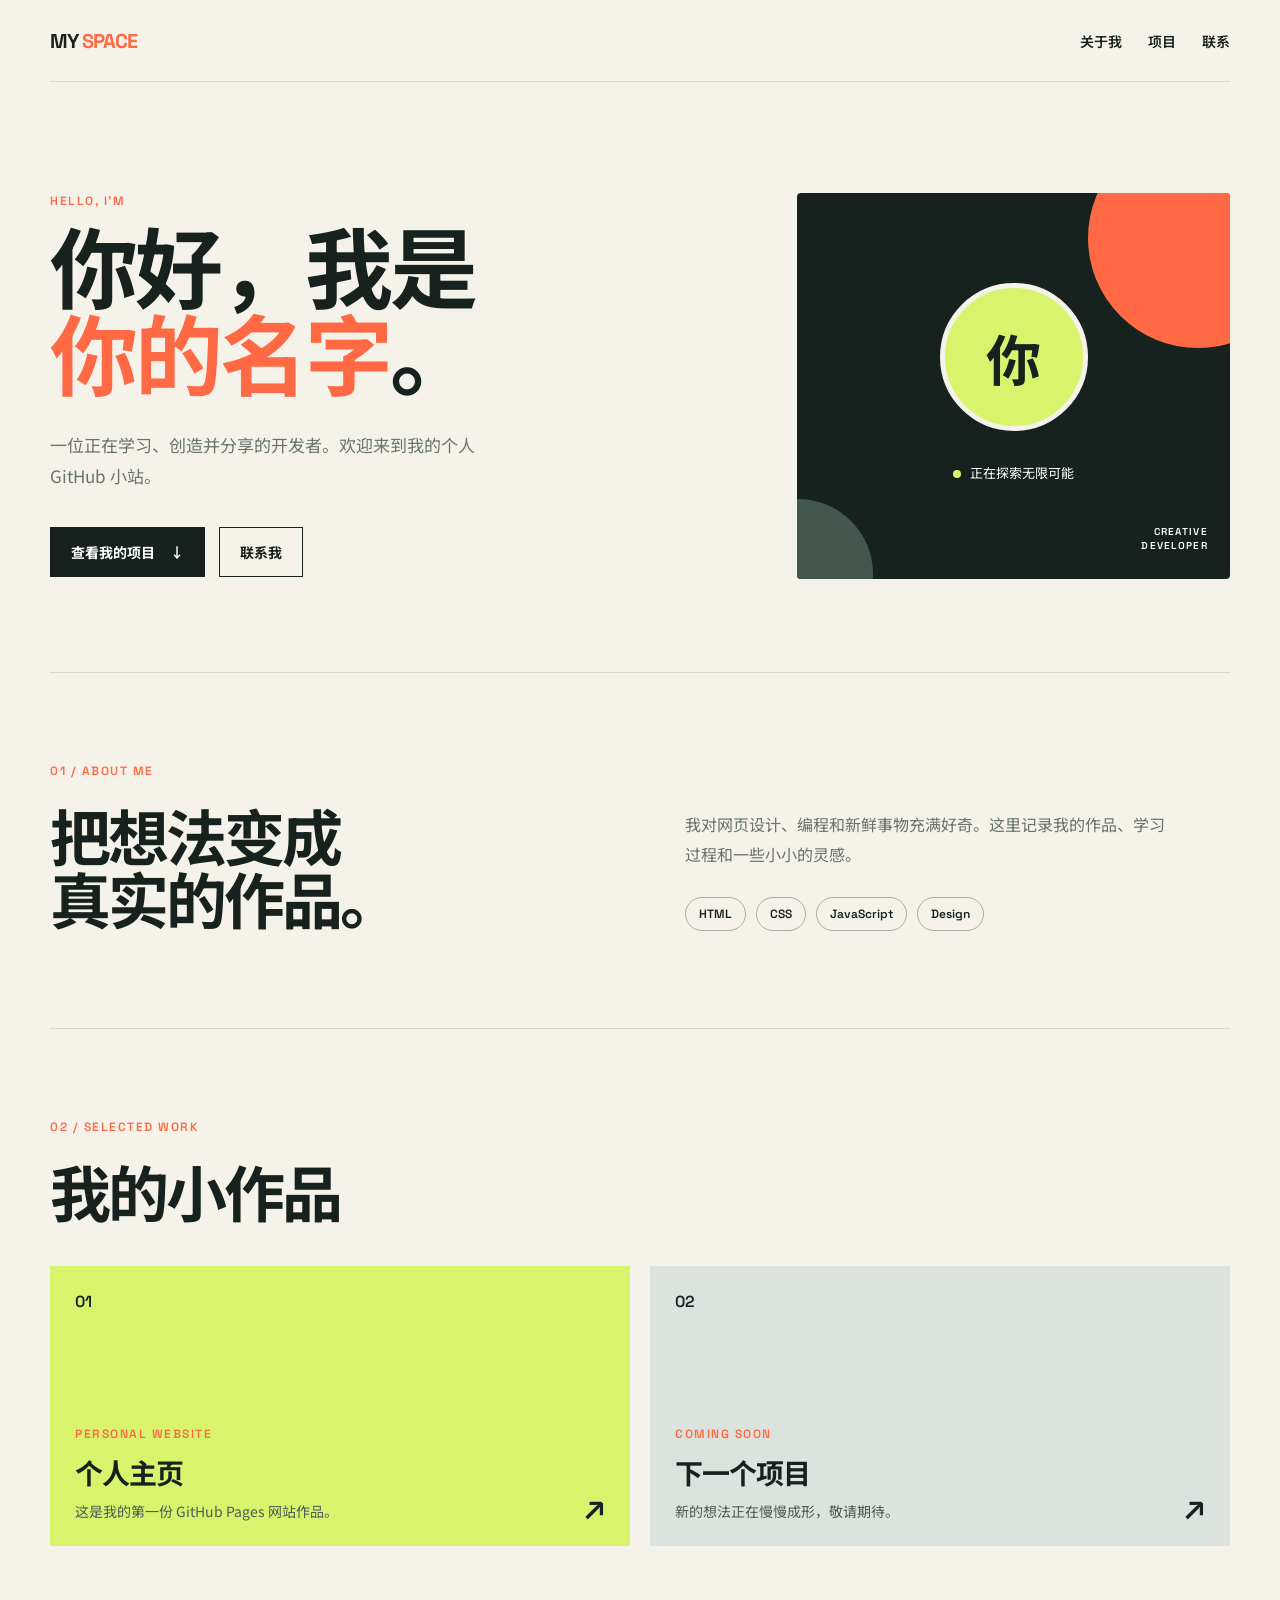
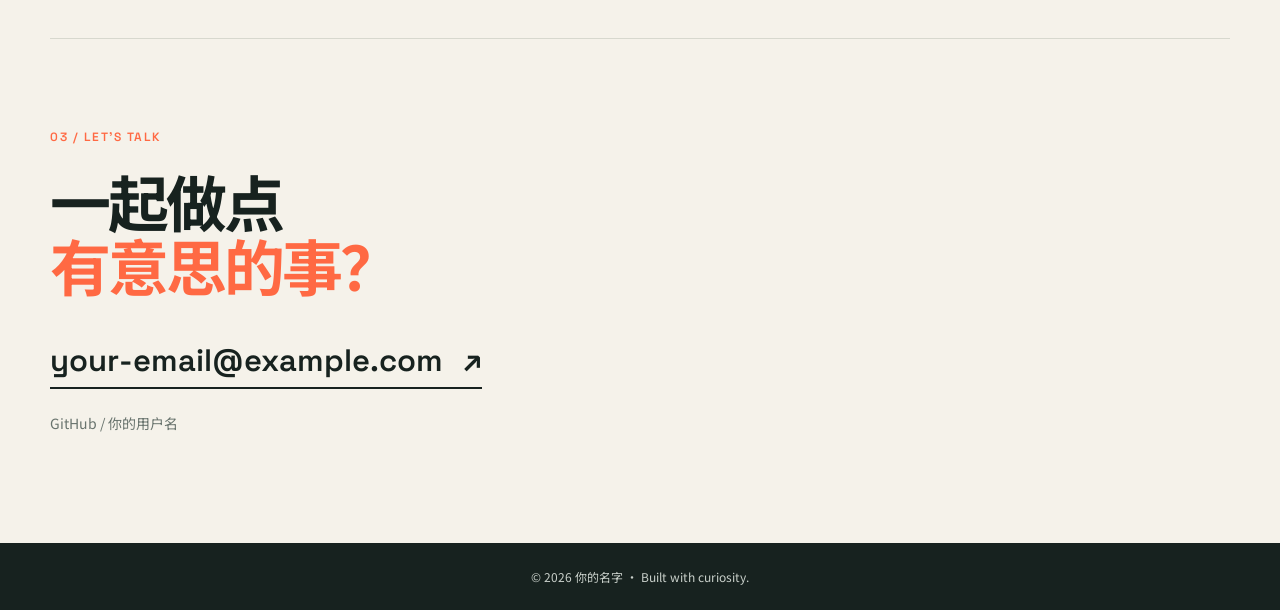
==== index.html @ 2f776110 "Add files via upload" ====
<!doctype html>
<html lang="zh-CN">
  <head>
    <meta charset="UTF-8" />
    <meta name="viewport" content="width=device-width, initial-scale=1.0" />
    <meta name="description" content="个人 GitHub 主页" />
    <title>我的个人主页</title>
    <link rel="preconnect" href="https://fonts.googleapis.com" />
    <link rel="preconnect" href="https://fonts.gstatic.com" crossorigin />
    <link href="https://fonts.googleapis.com/css2?family=Noto+Sans+SC:wght@400;500;600;700&family=Space+Grotesk:wght@500;600;700&display=swap" rel="stylesheet" />
    <link rel="stylesheet" href="style.css" />
  </head>
  <body>
    <header class="site-header">
      <a class="brand" href="#top">MY <span>SPACE</span></a>
      <nav aria-label="主导航">
        <a href="#about">关于我</a>
        <a href="#projects">项目</a>
        <a href="#contact">联系</a>
      </nav>
    </header>

    <main id="top">
      <section class="hero" aria-labelledby="hero-title">
        <div class="hero-copy">
          <p class="eyebrow">HELLO, I'M</p>
          <!-- 将下面的“你的名字”替换成自己的姓名或昵称 -->
          <h1 id="hero-title">你好，我是<br /><em>你的名字</em>。</h1>
          <p class="intro">一位正在学习、创造并分享的开发者。欢迎来到我的个人 GitHub 小站。</p>
          <div class="hero-actions">
            <a class="button primary" href="#projects">查看我的项目 <span>↓</span></a>
            <a class="button ghost" href="#contact">联系我</a>
          </div>
        </div>
        <div class="profile-card" aria-label="个人资料卡片">
          <div class="orb orb-one"></div>
          <div class="orb orb-two"></div>
          <div class="avatar">你</div>
          <p class="status"><span></span> 正在探索无限可能</p>
          <p class="card-label">CREATIVE<br />DEVELOPER</p>
        </div>
      </section>

      <section class="about section" id="about">
        <p class="section-kicker">01 / ABOUT ME</p>
        <div class="about-grid">
          <h2>把想法变成<br />真实的作品。</h2>
          <div>
            <p>我对网页设计、编程和新鲜事物充满好奇。这里记录我的作品、学习过程和一些小小的灵感。</p>
            <div class="tags" aria-label="技能标签">
              <span>HTML</span><span>CSS</span><span>JavaScript</span><span>Design</span>
            </div>
          </div>
        </div>
      </section>

      <section class="projects section" id="projects">
        <p class="section-kicker">02 / SELECTED WORK</p>
        <h2>我的小作品</h2>
        <div class="project-grid">
          <article class="project project-one">
            <p class="project-number">01</p>
            <div>
              <p class="project-type">PERSONAL WEBSITE</p>
              <h3>个人主页</h3>
              <p>这是我的第一份 GitHub Pages 网站作品。</p>
            </div>
            <a href="#" aria-label="查看个人主页项目">↗</a>
          </article>
          <article class="project project-two">
            <p class="project-number">02</p>
            <div>
              <p class="project-type">COMING SOON</p>
              <h3>下一个项目</h3>
              <p>新的想法正在慢慢成形，敬请期待。</p>
            </div>
            <a href="#" aria-label="查看下一个项目">↗</a>
          </article>
        </div>
      </section>

      <section class="contact section" id="contact">
        <p class="section-kicker">03 / LET'S TALK</p>
        <h2>一起做点<br /><em>有意思的事？</em></h2>
        <!-- 将邮箱和 GitHub 链接替换为你的真实信息 -->
        <a class="email" href="mailto:your-email@example.com">your-email@example.com <span>↗</span></a>
        <a class="github" href="https://github.com/" target="_blank" rel="noreferrer">GitHub / 你的用户名</a>
      </section>
    </main>

    <footer>© 2026 你的名字 · Built with curiosity.</footer>
  </body>
</html>
---- style.css ----
:root {
  --ink: #17221f;
  --cream: #f5f2ea;
  --lime: #d9f46c;
  --orange: #ff6943;
  --muted: #68736d;
}

* { box-sizing: border-box; }
html { scroll-behavior: smooth; }
body {
  margin: 0;
  color: var(--ink);
  background: var(--cream);
  font-family: "Noto Sans SC", sans-serif;
}
a { color: inherit; text-decoration: none; }
.site-header {
  width: min(1180px, calc(100% - 48px)); margin: 0 auto; min-height: 82px;
  display: flex; align-items: center; justify-content: space-between;
  border-bottom: 1px solid #d7d8ce;
}
.brand { font: 700 20px/1 "Space Grotesk", sans-serif; letter-spacing: -1px; }
.brand span { color: var(--orange); }
nav { display: flex; gap: 26px; font-size: 14px; font-weight: 600; }
nav a:hover, .github:hover { color: var(--orange); }
.hero, .section { width: min(1180px, calc(100% - 48px)); margin: 0 auto; }
.hero { min-height: 590px; padding: 88px 0 70px; display: grid; grid-template-columns: 1.22fr .78fr; gap: 70px; align-items: center; }
.eyebrow, .section-kicker, .project-type { font: 600 12px/1 "Space Grotesk", sans-serif; letter-spacing: 1.5px; }
.eyebrow { color: var(--orange); margin: 0 0 22px; }
h1, h2, h3, p { margin-top: 0; }
h1, h2 { font-family: "Space Grotesk", "Noto Sans SC", sans-serif; letter-spacing: -3px; }
h1 { font-size: clamp(52px, 7vw, 88px); line-height: .98; margin-bottom: 27px; }
em { color: var(--orange); font-style: normal; }
.intro { max-width: 480px; color: var(--muted); font-size: 17px; line-height: 1.85; }
.hero-actions { display: flex; gap: 14px; margin-top: 35px; }
.button { padding: 14px 20px; border: 1px solid var(--ink); font-size: 14px; font-weight: 700; transition: .2s ease; }
.button.primary { background: var(--ink); color: white; }
.button.primary:hover { background: var(--orange); border-color: var(--orange); }
.button.ghost:hover { background: var(--lime); }
.button span { margin-left: 12px; }
.profile-card { height: 386px; position: relative; overflow: hidden; background: var(--ink); color: white; border-radius: 4px; padding: 28px; }
.avatar { width: 148px; height: 148px; margin: 62px auto 32px; position: relative; z-index: 1; display: grid; place-items: center; border: 5px solid var(--cream); border-radius: 50%; color: var(--ink); background: var(--lime); font-size: 55px; font-weight: 700; }
.orb { position: absolute; border-radius: 50%; }
.orb-one { width: 220px; height: 220px; right: -78px; top: -65px; background: var(--orange); }
.orb-two { width: 150px; height: 150px; left: -74px; bottom: -70px; background: #42574d; }
.status { position: relative; z-index: 1; text-align: center; font-size: 13px; }
.status span { display: inline-block; width: 8px; height: 8px; margin-right: 6px; border-radius: 50%; background: var(--lime); }
.card-label { position: absolute; right: 22px; bottom: 17px; z-index: 1; text-align: right; font: 600 10px/1.35 "Space Grotesk", sans-serif; letter-spacing: 1.3px; }
.section { padding: 92px 0; border-top: 1px solid #d7d8ce; }
.section-kicker { color: var(--orange); margin-bottom: 32px; }
.about-grid { display: grid; grid-template-columns: 1fr 1fr; gap: 90px; }
h2 { font-size: clamp(37px, 5vw, 61px); line-height: 1.04; margin-bottom: 0; }
.about-grid > div p { max-width: 480px; color: var(--muted); font-size: 16px; line-height: 1.9; }
.tags { display: flex; flex-wrap: wrap; gap: 10px; margin-top: 27px; }
.tags span { border: 1px solid #aab0a9; padding: 8px 13px; border-radius: 20px; font: 600 12px "Space Grotesk", sans-serif; }
.projects h2 { margin-bottom: 38px; }
.project-grid { display: grid; grid-template-columns: 1fr 1fr; gap: 20px; }
.project { min-height: 280px; padding: 25px; display: flex; flex-direction: column; justify-content: space-between; position: relative; }
.project-one { background: var(--lime); }
.project-two { background: #dce3df; }
.project-number { font: 600 16px "Space Grotesk", sans-serif; }
.project-type { margin-bottom: 12px; color: var(--orange); }
h3 { font-size: 28px; letter-spacing: -1px; margin-bottom: 9px; }
.project div > p:last-child { margin: 0; color: #4d5b54; font-size: 14px; }
.project > a { position: absolute; right: 24px; bottom: 21px; font: 500 35px/1 "Space Grotesk", sans-serif; }
.contact { padding-bottom: 110px; }
.contact h2 { margin-bottom: 38px; }
.email { display: inline-block; border-bottom: 2px solid var(--ink); font: 600 clamp(19px, 3vw, 31px) "Space Grotesk", sans-serif; padding-bottom: 7px; }
.email:hover { color: var(--orange); border-color: var(--orange); }
.email span { margin-left: 12px; }
.github { display: block; margin-top: 24px; color: var(--muted); font-size: 14px; }
footer { padding: 25px 24px; background: var(--ink); color: #c9d0ca; text-align: center; font-size: 12px; }
@media (max-width: 720px) {
  .site-header { width: min(100% - 32px, 1180px); min-height: 70px; }
  nav { gap: 14px; font-size: 12px; }
  .hero, .section { width: min(100% - 32px, 1180px); }
  .hero { grid-template-columns: 1fr; gap: 36px; padding: 60px 0; }
  .profile-card { height: 320px; }
  .avatar { margin-top: 37px; }
  .about-grid, .project-grid { grid-template-columns: 1fr; gap: 35px; }
  .section { padding: 65px 0; }
  h1 { letter-spacing: -2px; }
}
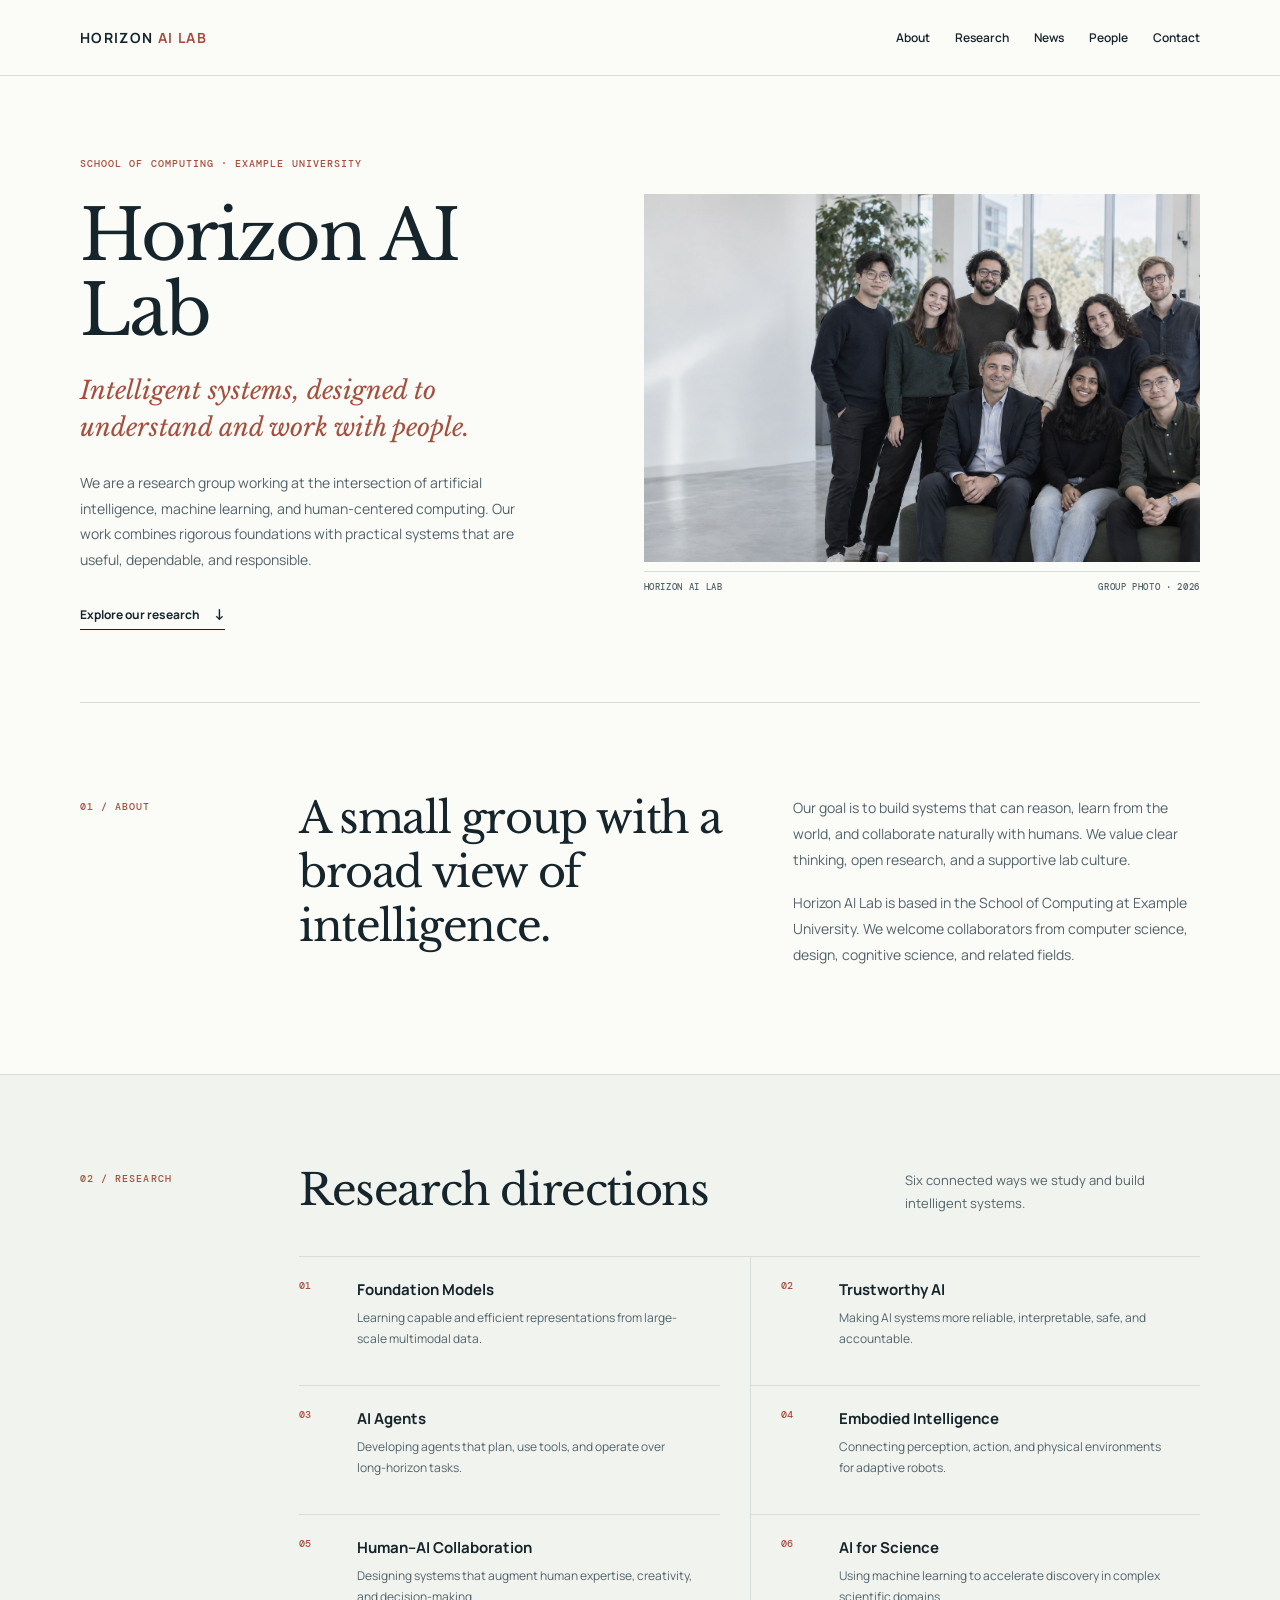
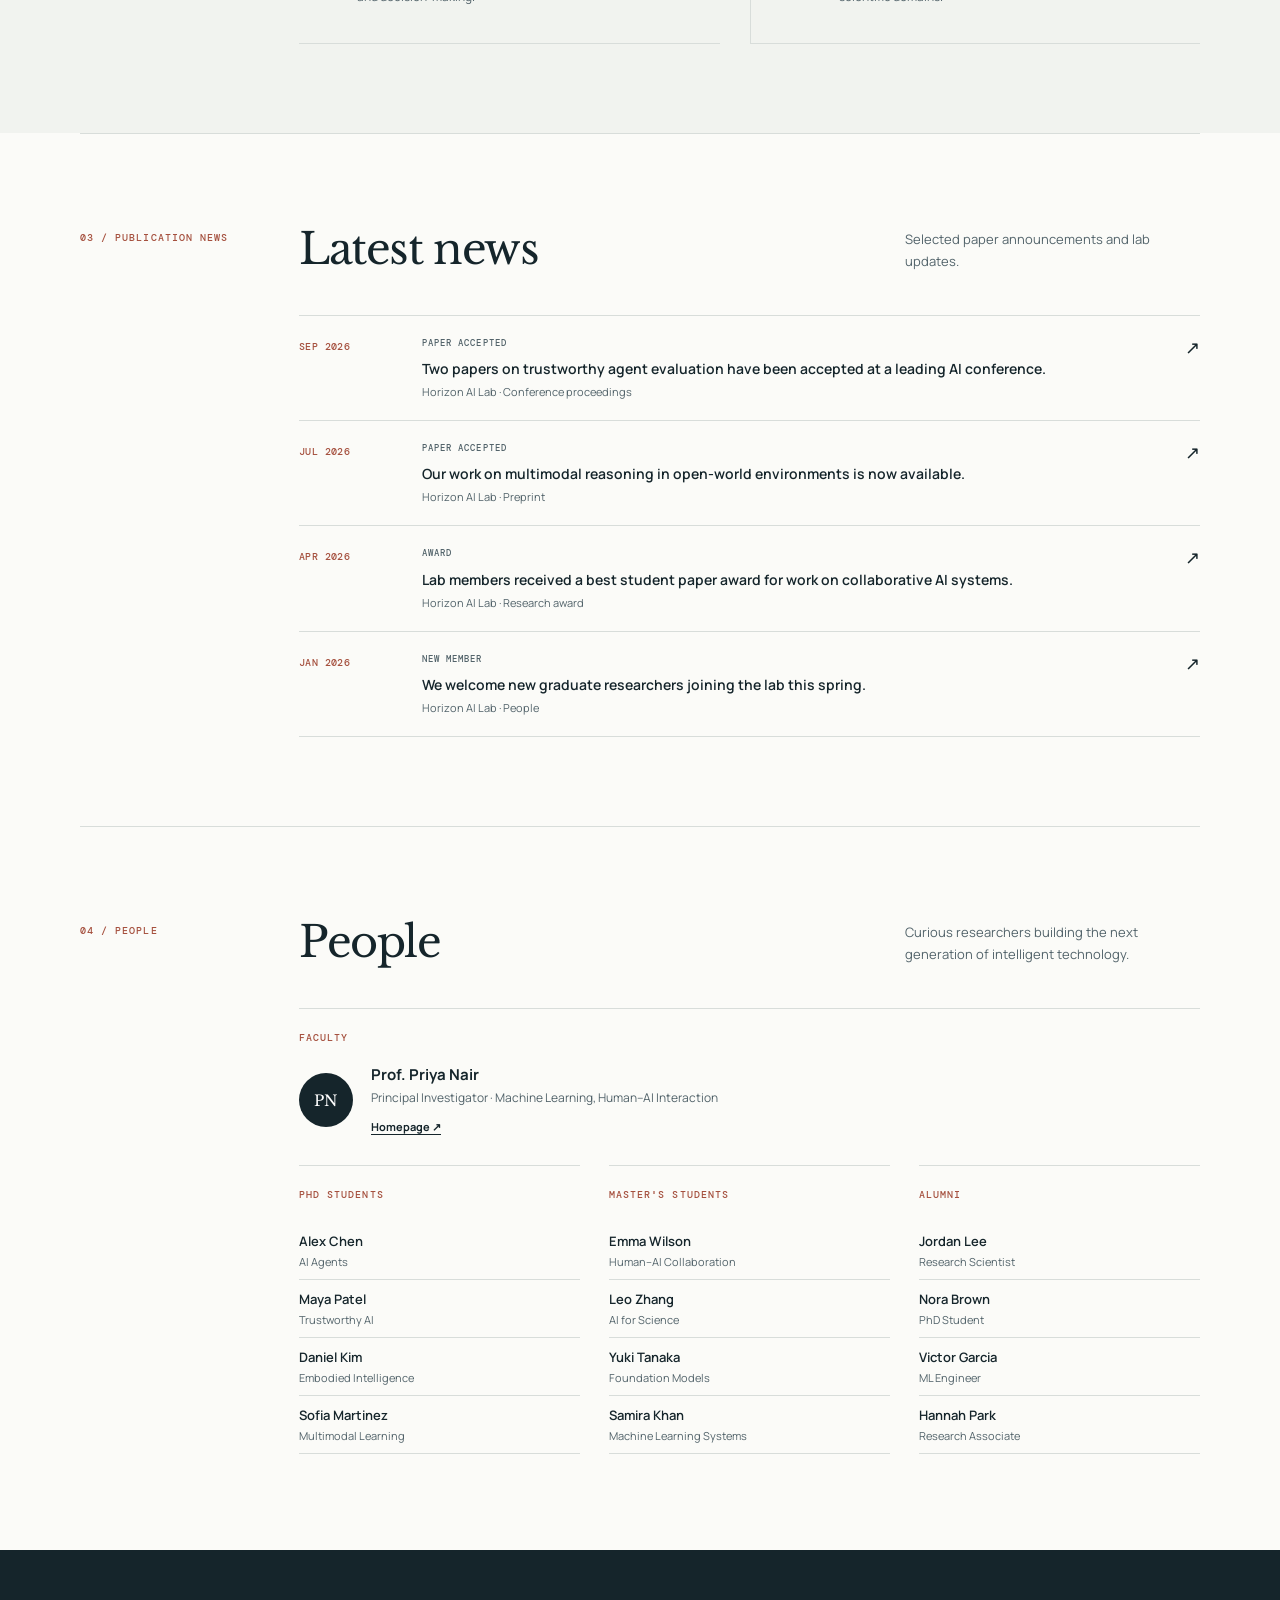
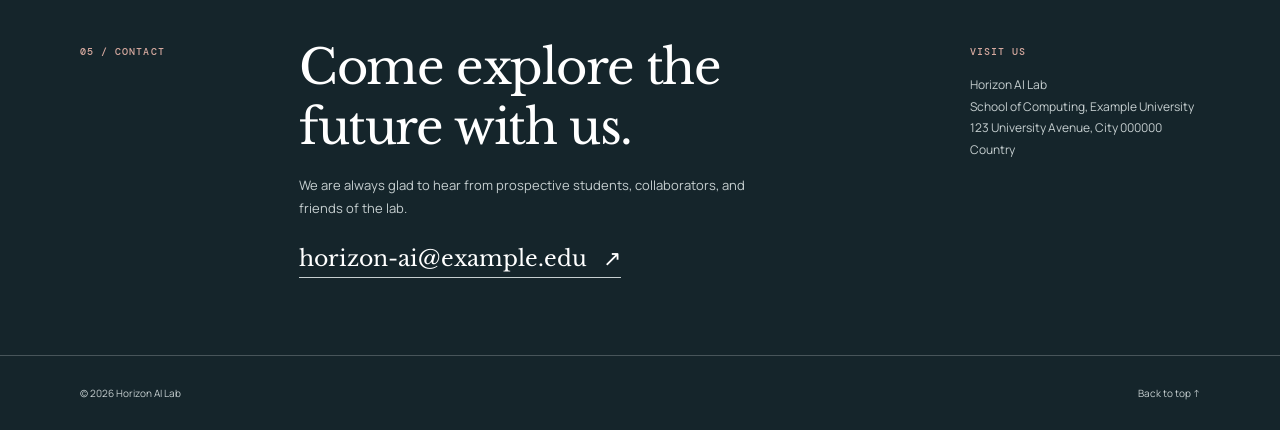
==== commit 4f089f90: "Add files via upload" ====
--- a/index.html
+++ b/index.html
@@ -1,93 +1,117 @@
 <!doctype html>
-<html lang="zh-CN">
+<html lang="en">
   <head>
     <meta charset="UTF-8" />
     <meta name="viewport" content="width=device-width, initial-scale=1.0" />
-    <meta name="description" content="个人 GitHub 主页" />
-    <title>我的个人主页</title>
+    <meta name="description" content="Horizon AI Lab — research in intelligent systems and human-centered computing." />
+    <title>Horizon AI Lab</title>
     <link rel="preconnect" href="https://fonts.googleapis.com" />
     <link rel="preconnect" href="https://fonts.gstatic.com" crossorigin />
-    <link href="https://fonts.googleapis.com/css2?family=Noto+Sans+SC:wght@400;500;600;700&family=Space+Grotesk:wght@500;600;700&display=swap" rel="stylesheet" />
+    <link href="https://fonts.googleapis.com/css2?family=DM+Mono:wght@400;500&family=Libre+Baskerville:ital,wght@0,400;0,700;1,400&family=Manrope:wght@400;500;600;700&display=swap" rel="stylesheet" />
     <link rel="stylesheet" href="style.css" />
   </head>
   <body>
+    <a class="skip-link" href="#main">Skip to content</a>
     <header class="site-header">
-      <a class="brand" href="#top">MY <span>SPACE</span></a>
-      <nav aria-label="主导航">
-        <a href="#about">关于我</a>
-        <a href="#projects">项目</a>
-        <a href="#contact">联系</a>
-      </nav>
+      <div class="header-inner">
+        <a class="brand" href="#home" aria-label="Horizon AI Lab home">HORIZON <span>AI LAB</span></a>
+        <button class="menu-button" type="button" aria-expanded="false" aria-controls="primary-nav">Menu <span aria-hidden="true">+</span></button>
+        <nav id="primary-nav" class="nav" aria-label="Primary navigation">
+          <a href="#about">About</a><a href="#research">Research</a><a href="#news">News</a><a href="#people">People</a><a href="#contact">Contact</a>
+        </nav>
+      </div>
     </header>
 
-    <main id="top">
-      <section class="hero" aria-labelledby="hero-title">
-        <div class="hero-copy">
-          <p class="eyebrow">HELLO, I'M</p>
-          <!-- 将下面的“你的名字”替换成自己的姓名或昵称 -->
-          <h1 id="hero-title">你好，我是<br /><em>你的名字</em>。</h1>
-          <p class="intro">一位正在学习、创造并分享的开发者。欢迎来到我的个人 GitHub 小站。</p>
-          <div class="hero-actions">
-            <a class="button primary" href="#projects">查看我的项目 <span>↓</span></a>
-            <a class="button ghost" href="#contact">联系我</a>
-          </div>
+    <main id="main">
+      <!-- 01. About + group photo -->
+      <section class="intro" id="home">
+        <div class="intro-text">
+          <p class="kicker">SCHOOL OF COMPUTING · EXAMPLE UNIVERSITY</p>
+          <h1>Horizon AI Lab</h1>
+          <p class="tagline">Intelligent systems, designed to understand and work with people.</p>
+          <p class="intro-copy">We are a research group working at the intersection of artificial intelligence, machine learning, and human-centered computing. Our work combines rigorous foundations with practical systems that are useful, dependable, and responsible.</p>
+          <a class="arrow-link" href="#research">Explore our research <span>↓</span></a>
         </div>
-        <div class="profile-card" aria-label="个人资料卡片">
-          <div class="orb orb-one"></div>
-          <div class="orb orb-two"></div>
-          <div class="avatar">你</div>
-          <p class="status"><span></span> 正在探索无限可能</p>
-          <p class="card-label">CREATIVE<br />DEVELOPER</p>
+        <figure class="group-photo">
+          <img src="lab-group-photo.png" alt="Members of the Horizon AI Lab standing together in a research space" />
+          <figcaption><span>HORIZON AI LAB</span><span>GROUP PHOTO · 2026</span></figcaption>
+        </figure>
+      </section>
+
+      <section class="about section" id="about">
+        <p class="section-label">01 / ABOUT</p>
+        <div class="section-content about-content">
+          <h2>A small group with a broad view of intelligence.</h2>
+          <div><p>Our goal is to build systems that can reason, learn from the world, and collaborate naturally with humans. We value clear thinking, open research, and a supportive lab culture.</p><p>Horizon AI Lab is based in the School of Computing at Example University. We welcome collaborators from computer science, design, cognitive science, and related fields.</p></div>
         </div>
       </section>
 
-      <section class="about section" id="about">
-        <p class="section-kicker">01 / ABOUT ME</p>
-        <div class="about-grid">
-          <h2>把想法变成<br />真实的作品。</h2>
-          <div>
-            <p>我对网页设计、编程和新鲜事物充满好奇。这里记录我的作品、学习过程和一些小小的灵感。</p>
-            <div class="tags" aria-label="技能标签">
-              <span>HTML</span><span>CSS</span><span>JavaScript</span><span>Design</span>
-            </div>
+      <!-- 02. Six research directions -->
+      <section class="research section" id="research">
+        <p class="section-label">02 / RESEARCH</p>
+        <div class="section-content">
+          <div class="section-heading"><h2>Research directions</h2><p>Six connected ways we study and build intelligent systems.</p></div>
+          <div class="research-list">
+            <article><span>01</span><div><h3>Foundation Models</h3><p>Learning capable and efficient representations from large-scale multimodal data.</p></div></article>
+            <article><span>02</span><div><h3>Trustworthy AI</h3><p>Making AI systems more reliable, interpretable, safe, and accountable.</p></div></article>
+            <article><span>03</span><div><h3>AI Agents</h3><p>Developing agents that plan, use tools, and operate over long-horizon tasks.</p></div></article>
+            <article><span>04</span><div><h3>Embodied Intelligence</h3><p>Connecting perception, action, and physical environments for adaptive robots.</p></div></article>
+            <article><span>05</span><div><h3>Human–AI Collaboration</h3><p>Designing systems that augment human expertise, creativity, and decision-making.</p></div></article>
+            <article><span>06</span><div><h3>AI for Science</h3><p>Using machine learning to accelerate discovery in complex scientific domains.</p></div></article>
           </div>
         </div>
       </section>
 
-      <section class="projects section" id="projects">
-        <p class="section-kicker">02 / SELECTED WORK</p>
-        <h2>我的小作品</h2>
-        <div class="project-grid">
-          <article class="project project-one">
-            <p class="project-number">01</p>
-            <div>
-              <p class="project-type">PERSONAL WEBSITE</p>
-              <h3>个人主页</h3>
-              <p>这是我的第一份 GitHub Pages 网站作品。</p>
-            </div>
-            <a href="#" aria-label="查看个人主页项目">↗</a>
-          </article>
-          <article class="project project-two">
-            <p class="project-number">02</p>
-            <div>
-              <p class="project-type">COMING SOON</p>
-              <h3>下一个项目</h3>
-              <p>新的想法正在慢慢成形，敬请期待。</p>
-            </div>
-            <a href="#" aria-label="查看下一个项目">↗</a>
-          </article>
+      <!-- 03. Paper publication news -->
+      <section class="news section" id="news">
+        <p class="section-label">03 / PUBLICATION NEWS</p>
+        <div class="section-content">
+          <div class="section-heading"><h2>Latest news</h2><p>Selected paper announcements and lab updates.</p></div>
+          <div class="news-list">
+            <article><time datetime="2026-09">SEP 2026</time><div><p class="news-type">PAPER ACCEPTED</p><h3>Two papers on trustworthy agent evaluation have been accepted at a leading AI conference.</h3><p class="news-meta">Horizon AI Lab · Conference proceedings</p></div><a href="#" aria-label="Read publication">↗</a></article>
+            <article><time datetime="2026-07">JUL 2026</time><div><p class="news-type">PAPER ACCEPTED</p><h3>Our work on multimodal reasoning in open-world environments is now available.</h3><p class="news-meta">Horizon AI Lab · Preprint</p></div><a href="#" aria-label="Read publication">↗</a></article>
+            <article><time datetime="2026-04">APR 2026</time><div><p class="news-type">AWARD</p><h3>Lab members received a best student paper award for work on collaborative AI systems.</h3><p class="news-meta">Horizon AI Lab · Research award</p></div><a href="#" aria-label="Read publication">↗</a></article>
+            <article><time datetime="2026-01">JAN 2026</time><div><p class="news-type">NEW MEMBER</p><h3>We welcome new graduate researchers joining the lab this spring.</h3><p class="news-meta">Horizon AI Lab · People</p></div><a href="#people" aria-label="Meet our members">↗</a></article>
+          </div>
         </div>
       </section>
 
-      <section class="contact section" id="contact">
-        <p class="section-kicker">03 / LET'S TALK</p>
-        <h2>一起做点<br /><em>有意思的事？</em></h2>
-        <!-- 将邮箱和 GitHub 链接替换为你的真实信息 -->
-        <a class="email" href="mailto:your-email@example.com">your-email@example.com <span>↗</span></a>
-        <a class="github" href="https://github.com/" target="_blank" rel="noreferrer">GitHub / 你的用户名</a>
+      <!-- 04. Members -->
+      <section class="people section" id="people">
+        <p class="section-label">04 / PEOPLE</p>
+        <div class="section-content">
+          <div class="section-heading"><h2>People</h2><p>Curious researchers building the next generation of intelligent technology.</p></div>
+          <div class="people-block"><p class="people-title">FACULTY</p><article class="pi"><div class="initials">PN</div><div><h3>Prof. Priya Nair</h3><p>Principal Investigator · Machine Learning, Human–AI Interaction</p><a href="#">Homepage ↗</a></div></article></div>
+          <div class="people-grid">
+            <div><p class="people-title">PHD STUDENTS</p><ul><li><b>Alex Chen</b><span>AI Agents</span></li><li><b>Maya Patel</b><span>Trustworthy AI</span></li><li><b>Daniel Kim</b><span>Embodied Intelligence</span></li><li><b>Sofia Martinez</b><span>Multimodal Learning</span></li></ul></div>
+            <div><p class="people-title">MASTER'S STUDENTS</p><ul><li><b>Emma Wilson</b><span>Human–AI Collaboration</span></li><li><b>Leo Zhang</b><span>AI for Science</span></li><li><b>Yuki Tanaka</b><span>Foundation Models</span></li><li><b>Samira Khan</b><span>Machine Learning Systems</span></li></ul></div>
+            <div><p class="people-title">ALUMNI</p><ul><li><b>Jordan Lee</b><span>Research Scientist</span></li><li><b>Nora Brown</b><span>PhD Student</span></li><li><b>Victor Garcia</b><span>ML Engineer</span></li><li><b>Hannah Park</b><span>Research Associate</span></li></ul></div>
+          </div>
+        </div>
+      </section>
+
+      <!-- 05. Welcome, address, and email -->
+      <section class="contact" id="contact">
+        <div class="contact-inner">
+          <p class="section-label">05 / CONTACT</p>
+          <div class="contact-copy"><h2>Come explore the future with us.</h2><p>We are always glad to hear from prospective students, collaborators, and friends of the lab.</p><a class="email" href="mailto:horizon-ai@example.edu">horizon-ai@example.edu <span>↗</span></a></div>
+          <address><p class="address-label">VISIT US</p><p>Horizon AI Lab<br />School of Computing, Example University<br />123 University Avenue, City 000000<br />Country</p></address>
+        </div>
       </section>
     </main>
 
-    <footer>© 2026 你的名字 · Built with curiosity.</footer>
+    <footer><div class="footer-inner"><p>© 2026 Horizon AI Lab</p><a href="#home">Back to top ↑</a></div></footer>
+    <script>
+      const menuButton = document.querySelector('.menu-button');
+      const navigation = document.querySelector('.nav');
+      menuButton.addEventListener('click', () => {
+        const isOpen = navigation.classList.toggle('is-open');
+        menuButton.setAttribute('aria-expanded', String(isOpen));
+        menuButton.innerHTML = isOpen ? 'Close <span aria-hidden="true">×</span>' : 'Menu <span aria-hidden="true">+</span>';
+      });
+      navigation.querySelectorAll('a').forEach((link) => link.addEventListener('click', () => {
+        navigation.classList.remove('is-open'); menuButton.setAttribute('aria-expanded', 'false'); menuButton.innerHTML = 'Menu <span aria-hidden="true">+</span>';
+      }));
+    </script>
   </body>
 </html>
--- a/style.css
+++ b/style.css
@@ -1,84 +1,106 @@
 :root {
-  --ink: #17221f;
-  --cream: #f5f2ea;
-  --lime: #d9f46c;
-  --orange: #ff6943;
-  --muted: #68736d;
+  --ink: #15252b;
+  --slate: #52636a;
+  --paper: #fbfbf8;
+  --wash: #f1f3ef;
+  --line: #d8ddda;
+  --accent: #a5503e;
+  --serif: "Libre Baskerville", Georgia, serif;
+  --sans: "Manrope", Arial, sans-serif;
+  --mono: "DM Mono", monospace;
 }
-
 * { box-sizing: border-box; }
 html { scroll-behavior: smooth; }
-body {
-  margin: 0;
-  color: var(--ink);
-  background: var(--cream);
-  font-family: "Noto Sans SC", sans-serif;
+body { margin: 0; background: var(--paper); color: var(--ink); font-family: var(--sans); -webkit-font-smoothing: antialiased; }
+a { color: inherit; text-decoration: none; }
+p, h1, h2, h3 { margin-top: 0; }
+.skip-link { position: fixed; left: -1000px; top: 8px; z-index: 20; padding: 10px 14px; background: var(--ink); color: #fff; font-size: 13px; }
+.skip-link:focus { left: 8px; }
+.site-header { height: 76px; border-bottom: 1px solid var(--line); background: rgba(251, 251, 248, .96); position: sticky; top: 0; z-index: 10; backdrop-filter: blur(8px); }
+.header-inner, .intro, .section, .contact-inner, .footer-inner { width: min(1120px, calc(100% - 48px)); margin: 0 auto; }
+.header-inner { height: 100%; display: flex; justify-content: space-between; align-items: center; }
+.brand { font: 700 14px/1 var(--sans); letter-spacing: 1.35px; }
+.brand span { color: var(--accent); }
+.nav { display: flex; gap: 25px; font-size: 12px; font-weight: 600; }
+.nav a { position: relative; padding: 5px 0; }
+.nav a::after { content: ""; position: absolute; width: 0; height: 1px; left: 0; bottom: 0; background: var(--accent); transition: width .18s ease; }
+.nav a:hover::after { width: 100%; }
+.menu-button { display: none; border: 0; padding: 7px 0; background: transparent; color: var(--ink); font: 600 12px var(--sans); }
+.menu-button span { margin-left: 4px; font-size: 17px; vertical-align: -1px; }
+.intro { min-height: 576px; display: grid; grid-template-columns: .94fr 1.06fr; gap: 70px; padding: 81px 0 72px; align-items: center; }
+.kicker, .section-label, .news-type, .people-title, .address-label { font: 500 10px/1.35 var(--mono); letter-spacing: 1.05px; }
+.kicker { margin-bottom: 27px; color: var(--accent); }
+h1 { font: 400 clamp(43px, 5.5vw, 70px)/1.08 var(--serif); letter-spacing: -2px; margin-bottom: 23px; }
+.tagline { max-width: 430px; font: italic 400 clamp(19px, 2vw, 25px)/1.5 var(--serif); color: var(--accent); margin-bottom: 23px; }
+.intro-copy { max-width: 460px; color: var(--slate); font-size: 14px; line-height: 1.85; margin-bottom: 29px; }
+.arrow-link { display: inline-block; border-bottom: 1px solid var(--ink); padding-bottom: 5px; font-size: 12px; font-weight: 700; }
+.arrow-link:hover { color: var(--accent); border-color: var(--accent); }
+.arrow-link span { margin-left: 12px; font-size: 15px; }
+.group-photo { margin: 0; }
+.group-photo img { width: 100%; height: 368px; object-fit: cover; object-position: 62% center; display: block; filter: saturate(.72) contrast(.97); }
+.group-photo figcaption { display: flex; justify-content: space-between; border-top: 1px solid var(--line); padding-top: 9px; margin-top: 9px; color: var(--slate); font: 500 9px var(--mono); letter-spacing: .65px; }
+.section { display: grid; grid-template-columns: 184px 1fr; gap: 35px; padding: 89px 0; border-top: 1px solid var(--line); }
+.section-label { color: var(--accent); padding-top: 8px; margin: 0; }
+.section-heading { display: flex; justify-content: space-between; align-items: flex-start; gap: 30px; margin-bottom: 38px; }
+h2 { font: 400 clamp(29px, 3.4vw, 43px)/1.25 var(--serif); letter-spacing: -1.4px; margin-bottom: 0; }
+.section-heading > p { max-width: 295px; margin: 5px 0 0; color: var(--slate); font-size: 13px; line-height: 1.7; }
+.about-content { display: grid; grid-template-columns: 1fr .95fr; gap: 65px; }
+.about-content > div { padding-top: 3px; }
+.about-content p { color: var(--slate); font-size: 14px; line-height: 1.86; margin-bottom: 17px; }
+.research { background: var(--wash); width: 100%; padding-left: max(calc((100% - 1120px) / 2), 24px); padding-right: max(calc((100% - 1120px) / 2), 24px); }
+.research.section { width: auto; grid-template-columns: 184px 1fr; }
+.research-list { border-top: 1px solid var(--line); display: grid; grid-template-columns: 1fr 1fr; }
+.research-list article { display: grid; grid-template-columns: 45px 1fr; gap: 13px; min-height: 129px; padding: 22px 24px 20px 0; border-bottom: 1px solid var(--line); }
+.research-list article:nth-child(odd) { margin-right: 30px; }
+.research-list article:nth-child(even) { padding-left: 30px; border-left: 1px solid var(--line); }
+.research-list > article > span { color: var(--accent); font: 500 10px var(--mono); }
+.research-list h3 { font: 700 15px/1.4 var(--sans); margin-bottom: 8px; }
+.research-list p { color: var(--slate); font-size: 12px; line-height: 1.7; margin: 0; }
+.news-list { border-top: 1px solid var(--line); }
+.news-list article { display: grid; grid-template-columns: 99px 1fr 24px; gap: 24px; align-items: start; padding: 21px 0; border-bottom: 1px solid var(--line); }
+.news-list time { padding-top: 3px; color: var(--accent); font: 500 10px var(--mono); letter-spacing: .4px; }
+.news-type { margin-bottom: 8px; color: var(--slate); font-size: 9px; }
+.news-list h3 { font: 600 14px/1.65 var(--sans); margin-bottom: 4px; }
+.news-meta { margin: 0; color: var(--slate); font-size: 11px; }
+.news-list a { padding-top: 1px; font-size: 18px; line-height: 1; text-align: right; }
+.news-list a:hover { color: var(--accent); }
+.people { padding-bottom: 96px; }
+.people-block { border-top: 1px solid var(--line); padding: 22px 0 29px; }
+.people-title { margin-bottom: 20px; color: var(--accent); }
+.pi { display: flex; align-items: center; gap: 18px; }
+.initials { width: 54px; height: 54px; display: grid; place-items: center; background: var(--ink); color: #fff; border-radius: 50%; font: 400 15px var(--serif); }
+.pi h3 { margin-bottom: 4px; font: 700 15px var(--sans); }
+.pi p { margin: 0 0 8px; color: var(--slate); font-size: 12px; }
+.pi a { border-bottom: 1px solid var(--ink); font-size: 11px; font-weight: 700; }
+.people-grid { display: grid; grid-template-columns: repeat(3, 1fr); gap: 29px; }
+.people-grid > div { border-top: 1px solid var(--line); padding-top: 22px; }
+.people-grid ul { list-style: none; padding: 0; margin: 0; }
+.people-grid li { display: flex; flex-direction: column; gap: 4px; padding: 10px 0; border-bottom: 1px solid var(--line); }
+.people-grid b { font-size: 13px; font-weight: 600; }
+.people-grid li span { color: var(--slate); font-size: 11px; }
+.contact { background: var(--ink); color: #f8f8f4; }
+.contact-inner { display: grid; grid-template-columns: 184px minmax(0, 1fr) 230px; gap: 35px; padding: 87px 0 83px; }
+.contact .section-label { color: #d6a99f; }
+.contact h2 { max-width: 530px; color: #fff; font-size: clamp(31px, 4vw, 48px); margin-bottom: 17px; }
+.contact-copy > p { max-width: 470px; color: #c6cfd0; font-size: 13px; line-height: 1.8; margin-bottom: 25px; }
+.email { color: #fff; border-bottom: 1px solid #c6cfd0; padding-bottom: 5px; font: 400 clamp(16px, 2vw, 22px) var(--serif); }
+.email:hover { color: #e9b8aa; border-color: #e9b8aa; }.email span { margin-left: 10px; }
+address { padding-top: 8px; color: #c6cfd0; font-style: normal; font-size: 12px; line-height: 1.8; }
+.address-label { color: #d6a99f; margin-bottom: 16px; } address p:last-child { margin-bottom: 0; }
+footer { background: var(--ink); border-top: 1px solid rgba(255, 255, 255, .22); color: #c6cfd0; }
+.footer-inner { min-height: 74px; display: flex; align-items: center; justify-content: space-between; font-size: 10px; }.footer-inner p { margin: 0; }.footer-inner a:hover { color: #fff; }
+@media (max-width: 780px) {
+  .header-inner, .intro, .section, .contact-inner, .footer-inner { width: min(100% - 36px, 1120px); }
+  .site-header { height: 66px; }.menu-button { display: block; }.nav { display: none; position: absolute; top: 65px; left: 0; right: 0; padding: 18px; border-bottom: 1px solid var(--line); background: var(--paper); flex-direction: column; gap: 16px; }.nav.is-open { display: flex; }
+  .intro { grid-template-columns: 1fr; gap: 44px; padding: 58px 0 61px; }.intro-text { max-width: 600px; }.group-photo img { height: min(57vw, 390px); object-position: center; }
+  .section, .research.section { grid-template-columns: 1fr; gap: 25px; padding-top: 64px; padding-bottom: 64px; }.section-label { padding-top: 0; }.about-content { grid-template-columns: 1fr; gap: 27px; }.section-heading { display: block; margin-bottom: 30px; }.section-heading > p { margin-top: 13px; }
+  .research { padding-left: 18px; padding-right: 18px; }.research-list article:nth-child(odd) { margin-right: 18px; }.research-list article:nth-child(even) { padding-left: 18px; }
+  .contact-inner { grid-template-columns: 1fr; gap: 26px; padding: 62px 0; } address { padding-top: 5px; }
 }
-a { color: inherit; text-decoration: none; }
-.site-header {
-  width: min(1180px, calc(100% - 48px)); margin: 0 auto; min-height: 82px;
-  display: flex; align-items: center; justify-content: space-between;
-  border-bottom: 1px solid #d7d8ce;
+@media (max-width: 520px) {
+  .header-inner, .intro, .section, .contact-inner, .footer-inner { width: min(100% - 30px, 1120px); }
+  h1 { letter-spacing: -1.4px; }.tagline { font-size: 19px; }.intro-copy { font-size: 13px; }.group-photo img { height: 255px; }.group-photo figcaption { font-size: 8px; }
+  .research-list { grid-template-columns: 1fr; }.research-list article:nth-child(odd) { margin-right: 0; }.research-list article:nth-child(even) { padding-left: 0; border-left: 0; }.research-list article { min-height: 105px; padding: 18px 0; }
+  .news-list article { grid-template-columns: 1fr 22px; gap: 6px 14px; }.news-list time { grid-column: 1; }.news-list article > div { grid-column: 1; }.news-list a { grid-column: 2; grid-row: 1 / span 2; }.news-list h3 { font-size: 13px; }
+  .people-grid { grid-template-columns: 1fr; gap: 22px; }.contact h2 { letter-spacing: -1px; }.footer-inner { min-height: 86px; flex-direction: column; align-items: flex-start; justify-content: center; gap: 9px; }
 }
-.brand { font: 700 20px/1 "Space Grotesk", sans-serif; letter-spacing: -1px; }
-.brand span { color: var(--orange); }
-nav { display: flex; gap: 26px; font-size: 14px; font-weight: 600; }
-nav a:hover, .github:hover { color: var(--orange); }
-.hero, .section { width: min(1180px, calc(100% - 48px)); margin: 0 auto; }
-.hero { min-height: 590px; padding: 88px 0 70px; display: grid; grid-template-columns: 1.22fr .78fr; gap: 70px; align-items: center; }
-.eyebrow, .section-kicker, .project-type { font: 600 12px/1 "Space Grotesk", sans-serif; letter-spacing: 1.5px; }
-.eyebrow { color: var(--orange); margin: 0 0 22px; }
-h1, h2, h3, p { margin-top: 0; }
-h1, h2 { font-family: "Space Grotesk", "Noto Sans SC", sans-serif; letter-spacing: -3px; }
-h1 { font-size: clamp(52px, 7vw, 88px); line-height: .98; margin-bottom: 27px; }
-em { color: var(--orange); font-style: normal; }
-.intro { max-width: 480px; color: var(--muted); font-size: 17px; line-height: 1.85; }
-.hero-actions { display: flex; gap: 14px; margin-top: 35px; }
-.button { padding: 14px 20px; border: 1px solid var(--ink); font-size: 14px; font-weight: 700; transition: .2s ease; }
-.button.primary { background: var(--ink); color: white; }
-.button.primary:hover { background: var(--orange); border-color: var(--orange); }
-.button.ghost:hover { background: var(--lime); }
-.button span { margin-left: 12px; }
-.profile-card { height: 386px; position: relative; overflow: hidden; background: var(--ink); color: white; border-radius: 4px; padding: 28px; }
-.avatar { width: 148px; height: 148px; margin: 62px auto 32px; position: relative; z-index: 1; display: grid; place-items: center; border: 5px solid var(--cream); border-radius: 50%; color: var(--ink); background: var(--lime); font-size: 55px; font-weight: 700; }
-.orb { position: absolute; border-radius: 50%; }
-.orb-one { width: 220px; height: 220px; right: -78px; top: -65px; background: var(--orange); }
-.orb-two { width: 150px; height: 150px; left: -74px; bottom: -70px; background: #42574d; }
-.status { position: relative; z-index: 1; text-align: center; font-size: 13px; }
-.status span { display: inline-block; width: 8px; height: 8px; margin-right: 6px; border-radius: 50%; background: var(--lime); }
-.card-label { position: absolute; right: 22px; bottom: 17px; z-index: 1; text-align: right; font: 600 10px/1.35 "Space Grotesk", sans-serif; letter-spacing: 1.3px; }
-.section { padding: 92px 0; border-top: 1px solid #d7d8ce; }
-.section-kicker { color: var(--orange); margin-bottom: 32px; }
-.about-grid { display: grid; grid-template-columns: 1fr 1fr; gap: 90px; }
-h2 { font-size: clamp(37px, 5vw, 61px); line-height: 1.04; margin-bottom: 0; }
-.about-grid > div p { max-width: 480px; color: var(--muted); font-size: 16px; line-height: 1.9; }
-.tags { display: flex; flex-wrap: wrap; gap: 10px; margin-top: 27px; }
-.tags span { border: 1px solid #aab0a9; padding: 8px 13px; border-radius: 20px; font: 600 12px "Space Grotesk", sans-serif; }
-.projects h2 { margin-bottom: 38px; }
-.project-grid { display: grid; grid-template-columns: 1fr 1fr; gap: 20px; }
-.project { min-height: 280px; padding: 25px; display: flex; flex-direction: column; justify-content: space-between; position: relative; }
-.project-one { background: var(--lime); }
-.project-two { background: #dce3df; }
-.project-number { font: 600 16px "Space Grotesk", sans-serif; }
-.project-type { margin-bottom: 12px; color: var(--orange); }
-h3 { font-size: 28px; letter-spacing: -1px; margin-bottom: 9px; }
-.project div > p:last-child { margin: 0; color: #4d5b54; font-size: 14px; }
-.project > a { position: absolute; right: 24px; bottom: 21px; font: 500 35px/1 "Space Grotesk", sans-serif; }
-.contact { padding-bottom: 110px; }
-.contact h2 { margin-bottom: 38px; }
-.email { display: inline-block; border-bottom: 2px solid var(--ink); font: 600 clamp(19px, 3vw, 31px) "Space Grotesk", sans-serif; padding-bottom: 7px; }
-.email:hover { color: var(--orange); border-color: var(--orange); }
-.email span { margin-left: 12px; }
-.github { display: block; margin-top: 24px; color: var(--muted); font-size: 14px; }
-footer { padding: 25px 24px; background: var(--ink); color: #c9d0ca; text-align: center; font-size: 12px; }
-@media (max-width: 720px) {
-  .site-header { width: min(100% - 32px, 1180px); min-height: 70px; }
-  nav { gap: 14px; font-size: 12px; }
-  .hero, .section { width: min(100% - 32px, 1180px); }
-  .hero { grid-template-columns: 1fr; gap: 36px; padding: 60px 0; }
-  .profile-card { height: 320px; }
-  .avatar { margin-top: 37px; }
-  .about-grid, .project-grid { grid-template-columns: 1fr; gap: 35px; }
-  .section { padding: 65px 0; }
-  h1 { letter-spacing: -2px; }
-}
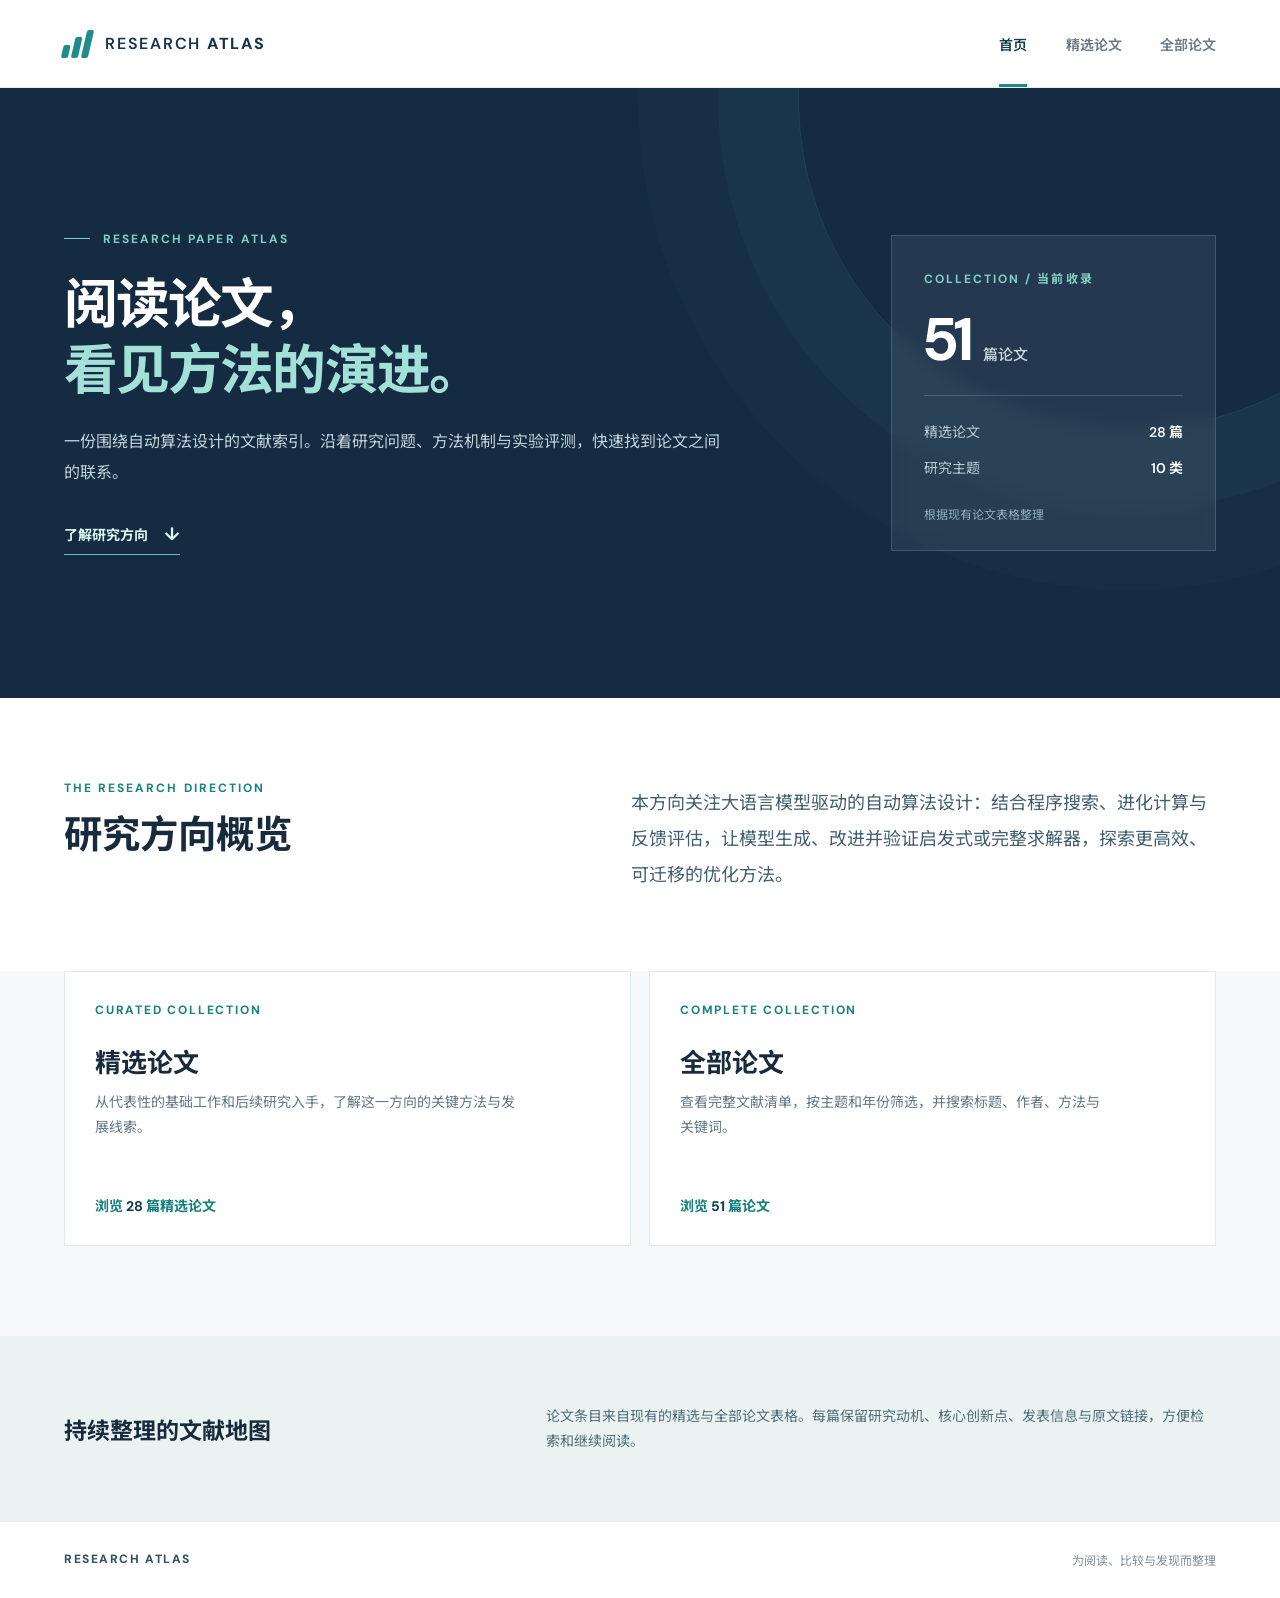
==== commit fc7ad495: "Publish three-page research paper atlas" ====
--- a/index.html
+++ b/index.html
@@ -1,117 +1,72 @@
 <!doctype html>
-<html lang="en">
+<html lang="zh-CN">
   <head>
     <meta charset="UTF-8" />
-    <meta name="viewport" content="width=device-width, initial-scale=1.0" />
-    <meta name="description" content="Horizon AI Lab — research in intelligent systems and human-centered computing." />
-    <title>Horizon AI Lab</title>
-    <link rel="preconnect" href="https://fonts.googleapis.com" />
-    <link rel="preconnect" href="https://fonts.gstatic.com" crossorigin />
-    <link href="https://fonts.googleapis.com/css2?family=DM+Mono:wght@400;500&family=Libre+Baskerville:ital,wght@0,400;0,700;1,400&family=Manrope:wght@400;500;600;700&display=swap" rel="stylesheet" />
-    <link rel="stylesheet" href="style.css" />
+    <meta name="viewport" content="width=device-width, initial-scale=1" />
+    <meta name="theme-color" content="#14253d" />
+    <meta name="description" content="整理大语言模型驱动的自动算法设计研究论文。" />
+    <title>首页 · Research Atlas</title>
+    <link rel="stylesheet" href="./styles.css" />
+    <script src="./home.js" type="module"></script>
   </head>
   <body>
-    <a class="skip-link" href="#main">Skip to content</a>
-    <header class="site-header">
-      <div class="header-inner">
-        <a class="brand" href="#home" aria-label="Horizon AI Lab home">HORIZON <span>AI LAB</span></a>
-        <button class="menu-button" type="button" aria-expanded="false" aria-controls="primary-nav">Menu <span aria-hidden="true">+</span></button>
-        <nav id="primary-nav" class="nav" aria-label="Primary navigation">
-          <a href="#about">About</a><a href="#research">Research</a><a href="#news">News</a><a href="#people">People</a><a href="#contact">Contact</a>
+    <a class="skip-link" href="#direction">跳转到方向介绍</a>
+    <div class="site-shell">
+      <header class="site-header">
+        <a class="brand" href="./index.html" aria-label="论文地图首页">
+          <span class="brand-mark" aria-hidden="true"><span></span><span></span><span></span></span>
+          <span>RESEARCH <strong>ATLAS</strong></span>
+        </a>
+        <nav aria-label="主导航">
+          <a class="nav-link active" href="./index.html" aria-current="page">首页</a>
+          <a class="nav-link" href="./featured.html">精选论文</a>
+          <a class="nav-link" href="./papers.html">全部论文</a>
         </nav>
-      </div>
-    </header>
+      </header>
+      <main>
+        <section class="hero home-hero" aria-labelledby="hero-title">
+          <div class="hero-main">
+            <div class="eyebrow"><span class="eyebrow-line"></span> RESEARCH PAPER ATLAS</div>
+            <h1 id="hero-title">阅读论文，<br /><em>看见方法的演进。</em></h1>
+            <p class="hero-copy">一份围绕自动算法设计的文献索引。沿着研究问题、方法机制与实验评测，快速找到论文之间的联系。</p>
+            <a class="hero-link" href="#direction">了解研究方向 <span aria-hidden="true">↓</span></a>
+          </div>
+          <div class="hero-panel" aria-label="网站概览">
+            <span class="panel-label">COLLECTION / 当前收录</span>
+            <div class="panel-number" id="all-count">51<span>篇论文</span></div>
+            <div class="panel-rule"></div>
+            <div class="panel-row"><span>精选论文</span><strong id="featured-count">28 篇</strong></div>
+            <div class="panel-row"><span>研究主题</span><strong id="topic-count">10 类</strong></div>
+            <div class="panel-foot">根据现有论文表格整理</div>
+          </div>
+        </section>
 
-    <main id="main">
-      <!-- 01. About + group photo -->
-      <section class="intro" id="home">
-        <div class="intro-text">
-          <p class="kicker">SCHOOL OF COMPUTING · EXAMPLE UNIVERSITY</p>
-          <h1>Horizon AI Lab</h1>
-          <p class="tagline">Intelligent systems, designed to understand and work with people.</p>
-          <p class="intro-copy">We are a research group working at the intersection of artificial intelligence, machine learning, and human-centered computing. Our work combines rigorous foundations with practical systems that are useful, dependable, and responsible.</p>
-          <a class="arrow-link" href="#research">Explore our research <span>↓</span></a>
-        </div>
-        <figure class="group-photo">
-          <img src="lab-group-photo.png" alt="Members of the Horizon AI Lab standing together in a research space" />
-          <figcaption><span>HORIZON AI LAB</span><span>GROUP PHOTO · 2026</span></figcaption>
-        </figure>
-      </section>
+        <section class="home-intro" id="direction" aria-labelledby="direction-title">
+          <div><span class="section-kicker">THE RESEARCH DIRECTION</span><h2 id="direction-title">研究方向概览</h2></div>
+          <p>本方向关注大语言模型驱动的自动算法设计：结合程序搜索、进化计算与反馈评估，让模型生成、改进并验证启发式或完整求解器，探索更高效、可迁移的优化方法。</p>
+        </section>
 
-      <section class="about section" id="about">
-        <p class="section-label">01 / ABOUT</p>
-        <div class="section-content about-content">
-          <h2>A small group with a broad view of intelligence.</h2>
-          <div><p>Our goal is to build systems that can reason, learn from the world, and collaborate naturally with humans. We value clear thinking, open research, and a supportive lab culture.</p><p>Horizon AI Lab is based in the School of Computing at Example University. We welcome collaborators from computer science, design, cognitive science, and related fields.</p></div>
-        </div>
-      </section>
+        <section class="home-cards" aria-label="浏览论文">
+          <a class="home-card" href="./featured.html">
+            <span class="number">CURATED COLLECTION</span>
+            <h3>精选论文</h3>
+            <p>从代表性的基础工作和后续研究入手，了解这一方向的关键方法与发展线索。</p>
+            <span class="card-action">浏览 <strong id="featured-card-count">28</strong> 篇精选论文</span>
+          </a>
+          <a class="home-card" href="./papers.html">
+            <span class="number">COMPLETE COLLECTION</span>
+            <h3>全部论文</h3>
+            <p>查看完整文献清单，按主题和年份筛选，并搜索标题、作者、方法与关键词。</p>
+            <span class="card-action">浏览 <strong id="all-card-count">51</strong> 篇论文</span>
+          </a>
+        </section>
 
-      <!-- 02. Six research directions -->
-      <section class="research section" id="research">
-        <p class="section-label">02 / RESEARCH</p>
-        <div class="section-content">
-          <div class="section-heading"><h2>Research directions</h2><p>Six connected ways we study and build intelligent systems.</p></div>
-          <div class="research-list">
-            <article><span>01</span><div><h3>Foundation Models</h3><p>Learning capable and efficient representations from large-scale multimodal data.</p></div></article>
-            <article><span>02</span><div><h3>Trustworthy AI</h3><p>Making AI systems more reliable, interpretable, safe, and accountable.</p></div></article>
-            <article><span>03</span><div><h3>AI Agents</h3><p>Developing agents that plan, use tools, and operate over long-horizon tasks.</p></div></article>
-            <article><span>04</span><div><h3>Embodied Intelligence</h3><p>Connecting perception, action, and physical environments for adaptive robots.</p></div></article>
-            <article><span>05</span><div><h3>Human–AI Collaboration</h3><p>Designing systems that augment human expertise, creativity, and decision-making.</p></div></article>
-            <article><span>06</span><div><h3>AI for Science</h3><p>Using machine learning to accelerate discovery in complex scientific domains.</p></div></article>
-          </div>
-        </div>
-      </section>
-
-      <!-- 03. Paper publication news -->
-      <section class="news section" id="news">
-        <p class="section-label">03 / PUBLICATION NEWS</p>
-        <div class="section-content">
-          <div class="section-heading"><h2>Latest news</h2><p>Selected paper announcements and lab updates.</p></div>
-          <div class="news-list">
-            <article><time datetime="2026-09">SEP 2026</time><div><p class="news-type">PAPER ACCEPTED</p><h3>Two papers on trustworthy agent evaluation have been accepted at a leading AI conference.</h3><p class="news-meta">Horizon AI Lab · Conference proceedings</p></div><a href="#" aria-label="Read publication">↗</a></article>
-            <article><time datetime="2026-07">JUL 2026</time><div><p class="news-type">PAPER ACCEPTED</p><h3>Our work on multimodal reasoning in open-world environments is now available.</h3><p class="news-meta">Horizon AI Lab · Preprint</p></div><a href="#" aria-label="Read publication">↗</a></article>
-            <article><time datetime="2026-04">APR 2026</time><div><p class="news-type">AWARD</p><h3>Lab members received a best student paper award for work on collaborative AI systems.</h3><p class="news-meta">Horizon AI Lab · Research award</p></div><a href="#" aria-label="Read publication">↗</a></article>
-            <article><time datetime="2026-01">JAN 2026</time><div><p class="news-type">NEW MEMBER</p><h3>We welcome new graduate researchers joining the lab this spring.</h3><p class="news-meta">Horizon AI Lab · People</p></div><a href="#people" aria-label="Meet our members">↗</a></article>
-          </div>
-        </div>
-      </section>
-
-      <!-- 04. Members -->
-      <section class="people section" id="people">
-        <p class="section-label">04 / PEOPLE</p>
-        <div class="section-content">
-          <div class="section-heading"><h2>People</h2><p>Curious researchers building the next generation of intelligent technology.</p></div>
-          <div class="people-block"><p class="people-title">FACULTY</p><article class="pi"><div class="initials">PN</div><div><h3>Prof. Priya Nair</h3><p>Principal Investigator · Machine Learning, Human–AI Interaction</p><a href="#">Homepage ↗</a></div></article></div>
-          <div class="people-grid">
-            <div><p class="people-title">PHD STUDENTS</p><ul><li><b>Alex Chen</b><span>AI Agents</span></li><li><b>Maya Patel</b><span>Trustworthy AI</span></li><li><b>Daniel Kim</b><span>Embodied Intelligence</span></li><li><b>Sofia Martinez</b><span>Multimodal Learning</span></li></ul></div>
-            <div><p class="people-title">MASTER'S STUDENTS</p><ul><li><b>Emma Wilson</b><span>Human–AI Collaboration</span></li><li><b>Leo Zhang</b><span>AI for Science</span></li><li><b>Yuki Tanaka</b><span>Foundation Models</span></li><li><b>Samira Khan</b><span>Machine Learning Systems</span></li></ul></div>
-            <div><p class="people-title">ALUMNI</p><ul><li><b>Jordan Lee</b><span>Research Scientist</span></li><li><b>Nora Brown</b><span>PhD Student</span></li><li><b>Victor Garcia</b><span>ML Engineer</span></li><li><b>Hannah Park</b><span>Research Associate</span></li></ul></div>
-          </div>
-        </div>
-      </section>
-
-      <!-- 05. Welcome, address, and email -->
-      <section class="contact" id="contact">
-        <div class="contact-inner">
-          <p class="section-label">05 / CONTACT</p>
-          <div class="contact-copy"><h2>Come explore the future with us.</h2><p>We are always glad to hear from prospective students, collaborators, and friends of the lab.</p><a class="email" href="mailto:horizon-ai@example.edu">horizon-ai@example.edu <span>↗</span></a></div>
-          <address><p class="address-label">VISIT US</p><p>Horizon AI Lab<br />School of Computing, Example University<br />123 University Avenue, City 000000<br />Country</p></address>
-        </div>
-      </section>
-    </main>
-
-    <footer><div class="footer-inner"><p>© 2026 Horizon AI Lab</p><a href="#home">Back to top ↑</a></div></footer>
-    <script>
-      const menuButton = document.querySelector('.menu-button');
-      const navigation = document.querySelector('.nav');
-      menuButton.addEventListener('click', () => {
-        const isOpen = navigation.classList.toggle('is-open');
-        menuButton.setAttribute('aria-expanded', String(isOpen));
-        menuButton.innerHTML = isOpen ? 'Close <span aria-hidden="true">×</span>' : 'Menu <span aria-hidden="true">+</span>';
-      });
-      navigation.querySelectorAll('a').forEach((link) => link.addEventListener('click', () => {
-        navigation.classList.remove('is-open'); menuButton.setAttribute('aria-expanded', 'false'); menuButton.innerHTML = 'Menu <span aria-hidden="true">+</span>';
-      }));
-    </script>
+        <section class="home-source" aria-labelledby="source-title">
+          <h2 id="source-title">持续整理的文献地图</h2>
+          <p>论文条目来自现有的精选与全部论文表格。每篇保留研究动机、核心创新点、发表信息与原文链接，方便检索和继续阅读。</p>
+        </section>
+      </main>
+      <footer><span>RESEARCH ATLAS</span><span>为阅读、比较与发现而整理</span></footer>
+    </div>
   </body>
 </html>
--- a/styles.css
+++ b/styles.css
@@ -0,0 +1,8 @@
+@import url('https://fonts.googleapis.com/css2?family=DM+Sans:wght@400;500;600;700&family=Noto+Sans+SC:wght@400;500;600;700&display=swap');
+
+:root{font-family:'DM Sans','Noto Sans SC',system-ui,sans-serif;color:#172b3d;background:#f7f9fb;font-synthesis:none;scroll-behavior:smooth}*{box-sizing:border-box}body{margin:0;min-width:320px}button,input,select{font:inherit}button{cursor:pointer}a{color:inherit;text-decoration:none}a:focus-visible,button:focus-visible,input:focus-visible,select:focus-visible{outline:3px solid #49a7a2;outline-offset:3px}button:disabled{cursor:default}.skip-link{position:absolute;left:1rem;top:-5rem;background:white;padding:.7rem 1rem;z-index:20}.skip-link:focus{top:1rem}.site-shell{max-width:1600px;margin:auto}.site-header{height:88px;padding:0 clamp(24px,5vw,80px);display:flex;align-items:center;justify-content:space-between;background:#fff;border-bottom:1px solid #e7edf0}.brand{display:flex;align-items:center;gap:12px;color:#17344e;font-size:16px;letter-spacing:.11em;font-weight:600;white-space:nowrap}.brand strong{font-weight:800}.brand-mark{display:flex;align-items:flex-end;gap:3px;width:29px;height:28px;transform:skew(-13deg)}.brand-mark span{display:block;width:7px;background:#208c89;border-radius:2px}.brand-mark span:nth-child(1){height:13px}.brand-mark span:nth-child(2){height:21px}.brand-mark span:nth-child(3){height:28px}.site-header nav{display:flex;gap:clamp(18px,3vw,42px);height:100%;align-items:center}.nav-link{height:100%;display:flex;align-items:center;position:relative;font-weight:600;color:#687785;font-size:14px}.nav-link:hover,.nav-link.active{color:#123b50}.nav-link.active:after{content:'';position:absolute;bottom:0;left:0;right:0;height:3px;background:#208c89}.hero{background:#142b42;color:#fff;padding:clamp(48px,6vw,86px) clamp(24px,5vw,80px);display:grid;grid-template-columns:minmax(0,1.5fr) minmax(280px,.65fr);gap:clamp(40px,6vw,100px);align-items:center;position:relative;overflow:hidden}.hero:before{content:'';position:absolute;border:1px solid rgba(122,200,196,.14);width:660px;height:660px;border-radius:50%;right:-180px;top:-320px;box-shadow:0 0 0 80px rgba(122,200,196,.035),0 0 0 160px rgba(122,200,196,.025);pointer-events:none}.hero-main,.hero-panel{position:relative}.eyebrow,.section-kicker,.panel-label{font-size:12px;letter-spacing:.17em;font-weight:700;color:#81d0c5}.eyebrow{display:flex;align-items:center;gap:13px}.eyebrow-line{width:26px;height:1px;background:#81d0c5}.hero h1{font-size:clamp(38px,4.2vw,68px);line-height:1.23;letter-spacing:-.035em;margin:25px 0 22px;font-weight:700}.hero h1 em{font-style:normal;color:#a3e1d8}.hero-copy{max-width:670px;color:#c4d3dc;line-height:1.95;font-size:16px;margin:0}.hero-link{display:inline-flex;align-items:center;gap:16px;margin-top:34px;font-weight:700;font-size:14px;border-bottom:1px solid #6ebdb6;padding-bottom:8px;color:#d9faf5}.hero-link span{font-size:18px}.hero-panel{background:rgba(255,255,255,.07);border:1px solid rgba(255,255,255,.15);padding:31px 32px 27px;backdrop-filter:blur(8px)}.panel-number{font-size:60px;letter-spacing:-.06em;font-weight:700;line-height:1;margin:22px 0 25px}.panel-number span{font-size:15px;letter-spacing:0;font-weight:500;color:#cbdadf;margin-left:13px}.panel-rule{height:1px;background:rgba(255,255,255,.18);margin-bottom:17px}.panel-row{display:flex;justify-content:space-between;gap:16px;color:#bbccd5;padding:8px 0;font-size:14px}.panel-row strong{color:#fff;font-weight:600}.panel-foot{font-size:12px;color:#8daeb8;margin-top:20px}.library{padding:72px clamp(24px,5vw,80px) 94px}.section-heading{display:flex;justify-content:space-between;gap:24px;align-items:flex-end;margin-bottom:33px}.section-heading h2,.about h2{font-size:clamp(30px,2.6vw,40px);line-height:1.3;margin:11px 0 12px;letter-spacing:-.035em}.section-heading p{color:#74818c;margin:0;font-size:15px}.section-kicker{color:#18827f}.result-total{display:flex;align-items:baseline;gap:8px;color:#72818d;white-space:nowrap}.result-total strong{font-size:30px;color:#173b50}.workspace{display:grid;grid-template-columns:240px minmax(0,1fr);gap:28px;align-items:start}.filters{background:#fff;border:1px solid #e2e9ed;padding:24px 22px;position:sticky;top:16px}.filter-top{display:flex;align-items:center;justify-content:space-between;border-bottom:1px solid #e7edf0;padding-bottom:18px}.filter-top h3{font-size:16px;margin:0}.filter-top button{background:none;border:0;color:#16817e;font-size:13px;font-weight:600;padding:3px}.filters fieldset{border:0;padding:23px 0 0;margin:0}.filters fieldset+fieldset{border-top:1px solid #e7edf0;margin-top:22px}.filters legend{font-size:14px;font-weight:700;color:#33495b;padding:0}.filter-options{display:flex;flex-direction:column;gap:5px;margin-top:12px;max-height:290px;overflow:auto}.filter-option{display:grid;grid-template-columns:17px 1fr auto;align-items:start;gap:9px;padding:7px 0;color:#586b78;font-size:13px;line-height:1.5;cursor:pointer}.filter-option input{accent-color:#148580;margin:2px 0 0}.filter-option small{color:#9aa9b2;font-size:12px}.filter-hint{font-size:13px;color:#a1abb2}.results{min-width:0}.toolbar{display:flex;gap:14px;margin-bottom:17px}.search-box{display:flex;align-items:center;gap:11px;flex:1;min-width:0;height:50px;background:#fff;border:1px solid #dfe7eb;padding:0 16px}.search-box svg{width:19px;height:19px;fill:none;stroke:#728695;stroke-width:1.8;flex:none}.search-box input{border:0;outline:0;width:100%;min-width:0;color:#173247;background:transparent;font-size:14px}.search-box input::placeholder{color:#9aabb5}.search-box kbd{border:1px solid #e1e7eb;border-radius:4px;color:#9faeb7;padding:2px 7px;font-size:12px}.sort-box{display:flex;align-items:center;gap:12px;background:#fff;border:1px solid #dfe7eb;padding:0 13px 0 17px;color:#82919c;font-size:13px;white-space:nowrap}.sort-box select{border:0;outline:0;background:transparent;color:#263f50;font-weight:600;font-size:13px;max-width:120px;padding-right:12px}.active-filters{display:flex;flex-wrap:wrap;gap:8px}.active-filters:not(:empty){margin:0 0 16px}.filter-chip{border:1px solid #b9dcd7;background:#eef8f6;color:#167a75;padding:6px 10px;font-size:12px}.paper-grid{display:grid;grid-template-columns:repeat(2,minmax(0,1fr));gap:16px}.paper-card{background:#fff;border:1px solid #e0e8ec;padding:24px;display:flex;flex-direction:column;min-height:335px;transition:box-shadow .2s,border-color .2s,transform .2s}.paper-card:hover{border-color:#afd4d0;box-shadow:0 13px 28px rgba(23,50,68,.08);transform:translateY(-2px)}.card-top{display:flex;justify-content:space-between;align-items:flex-start;gap:10px;margin-bottom:16px}.paper-year{font-size:12px;font-weight:700;color:#16827e;letter-spacing:.05em}.paper-topic{font-size:12px;line-height:1.35;color:#56717c;text-align:right;background:#edf5f4;padding:5px 8px;max-width:70%}.paper-card h3{font-size:17px;line-height:1.48;margin:0 0 10px;color:#173247;font-weight:700;overflow-wrap:anywhere}.paper-authors{font-size:12px;color:#8a99a4;margin:0 0 17px;line-height:1.6;display:-webkit-box;-webkit-line-clamp:2;-webkit-box-orient:vertical;overflow:hidden}.paper-summary{font-size:13px;color:#566b78;line-height:1.75;margin:0 0 18px;display:-webkit-box;-webkit-line-clamp:3;-webkit-box-orient:vertical;overflow:hidden}.tag-list{display:flex;flex-wrap:wrap;gap:6px;margin-top:auto;margin-bottom:19px}.tag{font-size:11px;color:#5d7881;background:#f1f5f6;padding:5px 7px}.card-bottom{display:flex;align-items:center;justify-content:space-between;gap:12px;border-top:1px solid #edf1f3;padding-top:16px}.paper-venue{font-size:12px;color:#82929d;overflow:hidden;text-overflow:ellipsis;white-space:nowrap}.detail-button{flex:none;background:none;border:0;color:#11817d;font-size:13px;font-weight:700;padding:4px 0}.detail-button:hover{text-decoration:underline}.empty-state{background:#fff;border:1px solid #e1e8ec;text-align:center;padding:60px 22px;color:#74848e}.empty-state[hidden]{display:none}.empty-symbol{font-size:44px;color:#8bbcb8}.empty-state h3{color:#2d4555;font-size:19px;margin:10px 0}.empty-state p{font-size:14px}.empty-state button{margin-top:12px;background:#187f7a;border:0;color:#fff;padding:10px 18px;font-size:13px}.about{display:grid;grid-template-columns:1fr 1fr;gap:50px;align-items:center;background:#eaf2f2;padding:60px clamp(24px,5vw,80px)}.about h2{margin-bottom:0}.about p{font-size:15px;color:#506c79;line-height:2;max-width:620px}footer{display:flex;justify-content:space-between;gap:20px;padding:29px clamp(24px,5vw,80px);color:#81909c;font-size:12px;background:#fff}footer span:first-child{font-weight:800;letter-spacing:.13em;color:#335163}dialog{border:1px solid #dce6e8;box-shadow:0 25px 70px rgba(12,34,49,.23);width:min(680px,calc(100vw - 24px));max-height:min(85vh,900px);padding:38px 42px;color:#183345}dialog::backdrop{background:rgba(7,25,39,.62)}.dialog-close{position:absolute;right:18px;top:14px;background:none;border:0;color:#67818b;font-size:29px;line-height:1}.dialog-meta{display:flex;flex-wrap:wrap;gap:9px;margin-bottom:18px}.dialog-meta span{font-size:12px;background:#eaf4f2;color:#147f7a;padding:5px 8px}dialog h2{font-size:25px;line-height:1.4;margin:0 0 24px;overflow-wrap:anywhere}.dialog-section{border-top:1px solid #e6edef;padding:17px 0 0;margin-top:17px}.dialog-section h3{font-size:13px;color:#18817d;margin:0 0 8px}.dialog-section p{color:#506876;line-height:1.85;font-size:14px;margin:0;white-space:pre-wrap}.paper-link{display:inline-block;background:#167f7a;color:white;padding:11px 18px;margin-top:25px;font-size:14px;font-weight:700}.paper-link:hover{background:#0d6763}
+
+.home-hero{min-height:610px}.home-hero .hero-main{max-width:800px}.home-intro{background:#fff;padding:78px clamp(24px,5vw,80px);display:grid;grid-template-columns:1fr 1.2fr;gap:80px;align-items:start}.home-intro h2{font-size:clamp(28px,3vw,42px);line-height:1.4;margin:12px 0}.home-intro p{font-size:18px;line-height:2;color:#425f70;margin:9px 0 0}.home-cards{display:grid;grid-template-columns:1fr 1fr;gap:18px;background:#f7f9fb;padding:0 clamp(24px,5vw,80px) 90px}.home-card{display:flex;flex-direction:column;min-height:275px;background:#fff;border:1px solid #e0e9eb;padding:30px;transition:transform .2s,box-shadow .2s}.home-card:hover{transform:translateY(-3px);box-shadow:0 15px 30px rgba(18,48,64,.09)}.home-card .number{font-size:12px;letter-spacing:.15em;color:#17817b;font-weight:700}.home-card h3{font-size:26px;margin:24px 0 10px}.home-card p{font-size:14px;color:#637886;line-height:1.8;max-width:420px;margin:0}.home-card .card-action{margin-top:auto;padding-top:24px;color:#147f7b;font-weight:700;font-size:14px}.home-card strong{color:#143b4f}.home-source{background:#eaf2f2;padding:54px clamp(24px,5vw,80px);display:flex;gap:30px;align-items:center;justify-content:space-between}.home-source p{max-width:670px;color:#526d78;line-height:1.8;font-size:14px}.home-source h2{margin:0;font-size:23px}
+@media(max-width:1000px){.paper-grid{grid-template-columns:1fr}.workspace{grid-template-columns:210px minmax(0,1fr)}.hero{gap:35px}.hero-panel{padding:26px}}
+@media(max-width:700px){.site-header{height:auto;min-height:76px;align-items:flex-start;flex-direction:column;padding-top:18px}.site-header nav{height:53px;width:100%;gap:25px}.nav-link{font-size:13px}.hero{grid-template-columns:1fr;padding-top:52px;padding-bottom:54px}.hero-panel{display:none}.hero h1{font-size:40px}.library{padding-top:50px}.section-heading{align-items:start}.workspace{grid-template-columns:1fr}.filters{position:static}.filters fieldset{display:inline-block;vertical-align:top;width:49%;padding-right:12px}.filters fieldset+fieldset{border-top:0;margin-top:0}.filter-options{max-height:170px}.toolbar{flex-direction:column}.sort-box{height:46px;justify-content:space-between}.paper-card{min-height:0}.about,.home-intro{grid-template-columns:1fr;gap:12px}.home-intro{padding-top:56px;padding-bottom:56px}.home-cards{grid-template-columns:1fr;padding-bottom:58px}.home-source{display:block}.home-source p{margin-bottom:0}dialog{padding:35px 22px}footer{flex-direction:column}}
+@media(max-width:430px){.brand{font-size:13px}.site-header nav{gap:18px}.hero h1{font-size:35px}.section-heading{flex-direction:column;gap:12px}.filters fieldset{width:100%;display:block}.filters fieldset+fieldset{border-top:1px solid #e7edf0;margin-top:18px}.search-box kbd{display:none}.paper-topic{max-width:68%}}
